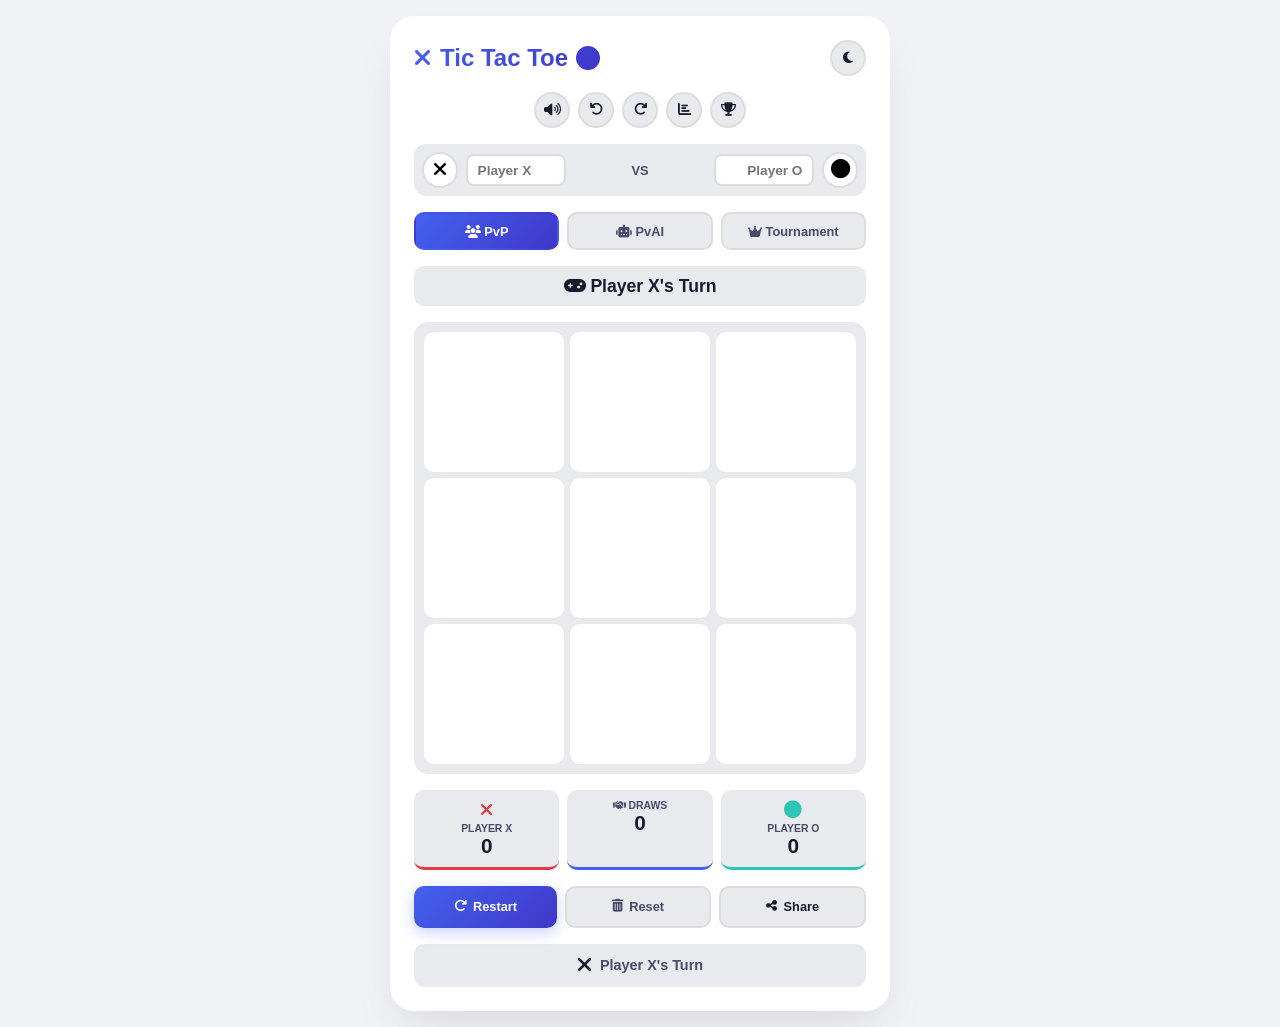
==== index.html @ 4c04a428 "Initial Tic Tac Toe upload" ====
<!DOCTYPE html>
<html lang="en">
<head>
    <meta charset="UTF-8">
    <meta name="viewport" content="width=device-width, initial-scale=1.0">
    <meta name="description" content="Advanced Tic Tac Toe Game">
    <title>Tic Tac Toe</title>
    <link rel="icon" href="data:image/svg+xml,<svg xmlns='http://www.w3.org/2000/svg' viewBox='0 0 100 100'><text y='.9em' font-size='90'>❌</text></svg>">
    <link rel="stylesheet" href="https://cdnjs.cloudflare.com/ajax/libs/font-awesome/6.4.0/css/all.min.css">
    <link rel="stylesheet" href="style.css">
</head>
<body>
    <div class="app-container">
        <header class="game-header">
            <h1 class="game-title">
                <i class="fas fa-times"></i>
                Tic Tac Toe
                <i class="fas fa-circle"></i>
            </h1>
            <button class="theme-toggle" id="themeToggle" aria-label="Toggle theme">
                <i class="fas fa-moon"></i>
            </button>
        </header>

        <div class="top-controls">
            <button class="sound-btn" id="soundToggle" aria-label="Toggle sound">
                <i class="fas fa-volume-up" id="soundIcon"></i>
            </button>
            <button class="icon-btn" id="undoBtn" aria-label="Undo" title="Undo (Z)">
                <i class="fas fa-undo"></i>
            </button>
            <button class="icon-btn" id="redoBtn" aria-label="Redo" title="Redo (Y)">
                <i class="fas fa-redo"></i>
           
            <button class="icon-btn" id="statsBtn" aria-label="Stats" title="Stats">
                <i class="fas fa-chart-bar"></i>
            </button>
            <button class="icon-btn" id="achievementsBtn" aria-label="Achievements" title="Achievements">
                <i class="fas fa-trophy"></i>
            </button>
        </div>

        <section class="player-names">
            <div class="player-name-input">
                <button class="avatar-btn" id="avatarXBtn">
                    <span class="avatar" id="avatarX"><i class="fas fa-times"></i></span>
                </button>
                <input type="text" id="playerXName" placeholder="Player X" maxlength="12">
            </div>
            <div class="vs">VS</div>
            <div class="player-name-input">
                <input type="text" id="playerOName" placeholder="Player O" maxlength="12">
                <button class="avatar-btn" id="avatarOBtn">
                    <span class="avatar" id="avatarO"><i class="fas fa-circle"></i></span>
                </button>
            </div>
        </section>

        <div class="modal" id="avatarModal">
            <div class="modal-content small">
                <h3 class="modal-title"><i class="fas fa-user-circle"></i> Choose Avatar</h3>
                <div class="avatar-grid" id="avatarGrid"></div>
                <button class="modal-btn" id="closeAvatarModal"><i class="fas fa-times"></i> Cancel</button>
            </div>
        </div>

        <section class="mode-selection">
            <div class="mode-buttons">
                <button class="mode-btn active" data-mode="pvp" id="pvpBtn">
                    <i class="fas fa-users"></i> PvP
                </button>
                <button class="mode-btn" data-mode="ai" id="aiBtn">
                    <i class="fas fa-robot"></i> PvAI
                </button>
                <button class="mode-btn" data-mode="tournament" id="tournamentBtn">
                    <i class="fas fa-crown"></i> Tournament
                </button>
            </div>
        </section>

        <section class="tournament-settings" id="tournamentSettings" style="display:none;">
            <div class="tournament-info">
                <span id="tournamentRound"><i class="fas fa-list-ol"></i> Round 1/3</span>
                <span id="tournamentScore"><i class="fas fa-scoreboard"></i> X: 0 - O: 0</span>
            </div>
            <div class="best-of-selector">
                <span>Best of:</span>
                <button class="best-of-btn active" data-best="3">3</button>
                <button class="best-of-btn" data-best="5">5</button>
            </div>
        </section>

        <section class="difficulty-selection" id="difficultySection" style="display:none;">
            <div class="difficulty-buttons">
                <button class="diff-btn" data-difficulty="easy"><i class="fas fa-smile"></i> Easy</button>
                <button class="diff-btn active" data-difficulty="medium"><i class="fas fa-meh"></i> Medium</button>
                <button class="diff-btn" data-difficulty="hard"><i class="fas fa-frown"></i> Hard</button>
            </div>
        </section>

        <div class="game-status" id="gameStatus"><i class="fas fa-gamepad"></i> Player X's Turn</div>

        <main class="game-board-container">
            <div class="game-board" id="gameBoard">
                <button class="cell" data-index="0"></button>
                <button class="cell" data-index="1"></button>
                <button class="cell" data-index="2"></button>
                <button class="cell" data-index="3"></button>
                <button class="cell" data-index="4"></button>
                <button class="cell" data-index="5"></button>
                <button class="cell" data-index="6"></button>
                <button class="cell" data-index="7"></button>
                <button class="cell" data-index="8"></button>
            </div>
            <div class="particles" id="particles"></div>
        </main>

        <section class="scoreboard">
            <div class="score-card x-score">
                <span class="player-icon" id="scoreIconX"><i class="fas fa-times"></i></span>
                <span class="score-label" id="scoreLabelX">Player X</span>
                <span class="score-value" id="xScore">0</span>
            </div>
            <div class="score-card draw-score">
                <span class="score-label"><i class="fas fa-handshake"></i> Draws</span>
                <span class="score-value" id="drawScore">0</span>
            </div>
            <div class="score-card o-score">
                <span class="player-icon" id="scoreIconO"><i class="fas fa-circle"></i></span>
                <span class="score-label" id="scoreLabelO">Player O</span>
                <span class="score-value" id="oScore">0</span>
            </div>
        </section>

        <div class="control-buttons">
            <button class="control-btn restart-btn" id="restartBtn">
                <i class="fas fa-redo"></i> Restart
            </button>
            <button class="control-btn reset-btn" id="resetBtn">
                <i class="fas fa-trash-alt"></i> Reset
            </button>
            <button class="control-btn share-btn" id="shareBtn">
                <i class="fas fa-share-alt"></i> Share
            </button>
        </div>

        <div class="current-player" id="currentPlayerIndicator">
            <span class="current-icon" id="currentPlayerIcon"><i class="fas fa-times"></i></span>
            <span id="currentPlayerText">Player X's Turn</span>
        </div>

        <div class="ai-loading" id="aiLoading">
            <span class="thinking-dots"><span></span><span></span><span></span></span>
        </div>

        <div class="replay-controls" id="replayControls" style="display:none;">
            <button class="icon-btn" id="replayPrev"><i class="fas fa-step-backward"></i></button>
            <button class="icon-btn" id="replayPlay"><i class="fas fa-play"></i></button>
            <button class="icon-btn" id="replayNext"><i class="fas fa-step-forward"></i></button>
            <span id="replayStep"><i class="fas fa-list"></i> Move 0/0</span>
            <button class="icon-btn" id="replayClose"><i class="fas fa-times"></i></button>
        </div>
    </div>

    <div class="modal" id="gameModal">
        <div class="modal-content">
            <div class="modal-icon" id="modalIcon"><i class="fas fa-trophy"></i></div>
            <h2 class="modal-title" id="modalTitle"><i class="fas fa-flag-checkered"></i> Game Over!</h2>
            <p class="modal-message" id="modalMessage">Player X Wins!</p>
            <button class="modal-btn" id="modalBtn"><i class="fas fa-play"></i> Play Again</button>
        </div>
    </div>

    <div class="modal" id="statsModal">
        <div class="modal-content">
            <h2 class="modal-title"><i class="fas fa-chart-bar"></i> Statistics</h2>
            <div class="stats-grid">
                <div class="stat-item">
                    <div class="stat-label"><i class="fas fa-games"></i> Total Games</div>
                    <div class="stat-value" id="statTotal">0</div>
                </div>
                <div class="stat-item">
                    <div class="stat-label"><i class="fas fa-percentage"></i> Win Rate</div>
                    <div class="stat-value" id="statWinRate">0%</div>
                </div>
                <div class="stat-item">
                    <div class="stat-label"><i class="fas fa-fire"></i> Current Streak</div>
                    <div class="stat-value" id="statStreak">0</div>
                </div>
                <div class="stat-item">
                    <div class="stat-label"><i class="fas fa-star"></i> Best Streak</div>
                    <div class="stat-value" id="statBestStreak">0</div>
                </div>
                <div class="stat-item">
                    <div class="stat-label"><i class="fas fa-bolt"></i> Fastest Win</div>
                    <div class="stat-value" id="statFastest">-</div>
                </div>
                <div class="stat-item">
                    <div class="stat-label"><i class="fas fa-check-double"></i> Perfect Games</div>
                    <div class="stat-value" id="statPerfect">0</div>
                </div>
            </div>
            <button class="modal-btn" id="closeStatsModal"><i class="fas fa-times"></i> Close</button>
        </div>
    </div>

    <div class="modal" id="achievementsModal">
        <div class="modal-content">
            <h2 class="modal-title"><i class="fas fa-trophy"></i> Achievements</h2>
            <div class="achievements-list" id="achievementsList"></div>
            <button class="modal-btn" id="closeAchievementsModal"><i class="fas fa-times"></i> Close</button>
        </div>
    </div>

    <div class="achievement-toast" id="achievementToast">
        <i class="fas fa-trophy"></i>
        <span id="achievementText">Achievement Unlocked!</span>
    </div>

    <script src="script.js"></script>
</body>
</html>
---- style.css ----
/* CSS Variables */
:root {
    --bg-primary: #f0f2f5;
    --bg-secondary: #ffffff;
    --bg-tertiary: #e8eaed;
    --text-primary: #1a1a2e;
    --text-secondary: #4a4a6a;
    --accent-primary: #4361ee;
    --accent-secondary: #3f37c9;
    --accent-x: #e63946;
    --accent-o: #2ec4b6;
    --accent-win: #06d6a0;
    --shadow-color: rgba(0, 0, 0, 0.1);
    --border-color: #ddd;
}

[data-theme="dark"] {
    --bg-primary: #0f0f23;
    --bg-secondary: #1a1a2e;
    --bg-tertiary: #16213e;
    --text-primary: #ffffff;
    --text-secondary: #b8b8d1;
    --accent-primary: #7b68ee;
    --accent-secondary: #6a5acd;
    --accent-x: #ff6b6b;
    --accent-o: #4ecdc4;
    --accent-win: #00f5d4;
    --shadow-color: rgba(0, 0, 0, 0.3);
    --border-color: #2a2a4a;
}

[data-theme="high-contrast"] {
    --bg-primary: #000000;
    --bg-secondary: #1a1a1a;
    --bg-tertiary: #2d2d2d;
    --text-primary: #ffffff;
    --text-secondary: #ffff00;
    --accent-primary: #00ff00;
    --accent-secondary: #00cc00;
    --accent-x: #ff0000;
    --accent-o: #00ffff;
    --accent-win: #ffff00;
    --shadow-color: rgba(255, 255, 255, 0.1);
    --border-color: #ffffff;
}

* { margin: 0; padding: 0; box-sizing: border-box; }

.icon-text { font-size: 1rem; line-height: 1; }

html { font-size: 16px; }

body {
    font-family: 'Segoe UI', Arial, sans-serif;
    background: var(--bg-primary);
    color: var(--text-primary);
    min-height: 100vh;
    display: flex;
    justify-content: center;
    align-items: center;
    padding: 1rem;
    transition: background 0.3s, color 0.3s;
}

.app-container {
    width: 100%;
    max-width: 500px;
    background: var(--bg-secondary);
    border-radius: 24px;
    padding: 1.5rem;
    box-shadow: 0 25px 50px -12px var(--shadow-color);
}

.game-header {
    display: flex;
    justify-content: space-between;
    align-items: center;
    margin-bottom: 1rem;
}

.game-title {
    font-size: 1.5rem;
    font-weight: 700;
    background: linear-gradient(135deg, var(--accent-primary), var(--accent-secondary));
    -webkit-background-clip: text;
    -webkit-text-fill-color: transparent;
    display: flex;
    align-items: center;
    gap: 0.5rem;
}

.title-icon:first-child { -webkit-text-fill-color: var(--accent-x); }
.title-icon:last-child { -webkit-text-fill-color: var(--accent-o); }

.theme-toggle, .sound-btn, .icon-btn {
    width: 36px;
    height: 36px;
    border-radius: 50%;
    border: 2px solid var(--border-color);
    background: var(--bg-tertiary);
    color: var(--text-primary);
    cursor: pointer;
    display: flex;
    align-items: center;
    justify-content: center;
    transition: all 0.2s;
}

.theme-toggle:hover, .sound-btn:hover, .icon-btn:hover {
    background: var(--accent-primary);
    color: white;
    border-color: var(--accent-primary);
}

.sound-btn.muted { color: var(--accent-x); }

.top-controls {
    display: flex;
    gap: 0.5rem;
    justify-content: center;
    margin-bottom: 1rem;
}

.player-names {
    display: flex;
    align-items: center;
    justify-content: space-between;
    margin-bottom: 1rem;
    padding: 0.5rem;
    background: var(--bg-tertiary);
    border-radius: 12px;
}

.player-name-input {
    display: flex;
    align-items: center;
    gap: 0.5rem;
    flex: 1;
}

.player-name-input:last-child {
    justify-content: flex-end;
}

.player-name-input input {
    width: 100px;
    padding: 0.4rem 0.6rem;
    border: 2px solid var(--border-color);
    border-radius: 8px;
    background: var(--bg-secondary);
    color: var(--text-primary);
    font-size: 0.85rem;
    font-weight: 600;
    text-align: center;
}

.player-name-input input:focus {
    outline: none;
    border-color: var(--accent-primary);
}

.player-name-input:first-child input { text-align: left; }
.player-name-input:last-child input { text-align: right; }

.avatar-btn {
    width: 36px;
    height: 36px;
    border-radius: 50%;
    border: 2px solid var(--border-color);
    background: var(--bg-secondary);
    cursor: pointer;
    display: flex;
    align-items: center;
    justify-content: center;
    font-size: 1.2rem;
    transition: all 0.2s;
}

.avatar-btn:hover { border-color: var(--accent-primary); }

.avatar { font-weight: 700; }
.avatar.x { color: var(--accent-x); }
.avatar.o { color: var(--accent-o); }

.vs {
    font-weight: 700;
    color: var(--text-secondary);
    font-size: 0.8rem;
    padding: 0 0.5rem;
}

.avatar-grid {
    display: grid;
    grid-template-columns: repeat(4, 1fr);
    gap: 0.75rem;
    margin: 1rem 0;
}

.avatar-option {
    width: 50px;
    height: 50px;
    border-radius: 50%;
    border: 2px solid var(--border-color);
    background: var(--bg-tertiary);
    cursor: pointer;
    display: flex;
    align-items: center;
    justify-content: center;
    font-size: 1.5rem;
    transition: all 0.2s;
}

.avatar-option:hover, .avatar-option.selected {
    border-color: var(--accent-primary);
    background: var(--accent-primary);
    color: white;
}

.mode-selection { margin-bottom: 1rem; }

.mode-buttons {
    display: flex;
    gap: 0.5rem;
}

.mode-btn {
    flex: 1;
    padding: 0.6rem;
    border: 2px solid var(--border-color);
    border-radius: 10px;
    background: var(--bg-tertiary);
    color: var(--text-secondary);
    font-family: inherit;
    font-size: 0.8rem;
    font-weight: 600;
    cursor: pointer;
    transition: all 0.2s;
}

.mode-btn:hover { border-color: var(--accent-primary); color: var(--accent-primary); }

.mode-btn.active {
    background: linear-gradient(135deg, var(--accent-primary), var(--accent-secondary));
    border-color: transparent;
    color: white;
}

.tournament-settings {
    margin-bottom: 1rem;
    padding: 0.75rem;
    background: var(--bg-tertiary);
    border-radius: 10px;
    animation: slideDown 0.3s ease;
}

@keyframes slideDown {
    from { opacity: 0; transform: translateY(-10px); }
    to { opacity: 1; transform: translateY(0); }
}

.tournament-info {
    display: flex;
    justify-content: space-between;
    margin-bottom: 0.5rem;
    font-weight: 600;
    font-size: 0.9rem;
}

.best-of-selector {
    display: flex;
    align-items: center;
    justify-content: center;
    gap: 0.5rem;
    font-size: 0.85rem;
    color: var(--text-secondary);
}

.best-of-btn {
    width: 32px;
    height: 32px;
    border-radius: 8px;
    border: 2px solid var(--border-color);
    background: var(--bg-secondary);
    color: var(--text-primary);
    font-weight: 600;
    cursor: pointer;
    transition: all 0.2s;
}

.best-of-btn.active {
    background: var(--accent-primary);
    border-color: transparent;
    color: white;
}

.difficulty-selection { margin-bottom: 1rem; }

.difficulty-buttons {
    display: flex;
    gap: 0.5rem;
    justify-content: center;
}

.diff-btn {
    padding: 0.5rem 1rem;
    border: 2px solid var(--border-color);
    border-radius: 20px;
    background: var(--bg-tertiary);
    color: var(--text-secondary);
    font-size: 0.75rem;
    font-weight: 600;
    cursor: pointer;
    transition: all 0.2s;
}

.diff-btn:hover { border-color: var(--accent-o); color: var(--accent-o); }

.diff-btn.active {
    background: var(--accent-o);
    border-color: transparent;
    color: white;
}

.game-status {
    text-align: center;
    font-size: 1.1rem;
    font-weight: 600;
    padding: 0.6rem;
    background: var(--bg-tertiary);
    border-radius: 10px;
    margin-bottom: 1rem;
    transition: all 0.3s;
}

.game-status.winner {
    background: linear-gradient(135deg, var(--accent-primary), var(--accent-secondary));
    color: white;
}

.game-status.draw {
    border: 2px solid var(--accent-o);
    color: var(--accent-o);
}

.game-board-container {
    position: relative;
    margin-bottom: 1rem;
}

.game-board {
    display: grid;
    grid-template-columns: repeat(3, 1fr);
    gap: 6px;
    background: var(--bg-tertiary);
    padding: 10px;
    border-radius: 14px;
}

.cell {
    aspect-ratio: 1;
    background: var(--bg-secondary);
    border: none;
    border-radius: 10px;
    font-size: 2.2rem;
    font-weight: 700;
    cursor: pointer;
    transition: all 0.15s ease;
    display: flex;
    align-items: center;
    justify-content: center;
    color: transparent;
}

.cell:hover:not(.x):not(.o) {
    background: var(--bg-primary);
    transform: scale(1.02);
}

.cell.x, .cell.o {
    color: var(--accent-x);
    animation: popIn 0.2s ease;
}

.cell.o { color: var(--accent-o); }

.cell.winner-cell {
    background: var(--accent-win);
    animation: winnerGlow 0.5s ease;
}

.cell.winner-cell.x, .cell.winner-cell.o { color: white; }

@keyframes popIn {
    0% { transform: scale(0); opacity: 0; }
    50% { transform: scale(1.2); }
    100% { transform: scale(1); opacity: 1; }
}

@keyframes winnerGlow {
    0%, 100% { box-shadow: 0 0 0 0 rgba(6, 214, 160, 0.4); }
    50% { box-shadow: 0 0 20px 10px rgba(6, 214, 160, 0.2); }
}

.cell:disabled { cursor: not-allowed; }

.particles {
    position: absolute;
    top: 0;
    left: 0;
    right: 0;
    bottom: 0;
    pointer-events: none;
    overflow: hidden;
}

.particle {
    position: absolute;
    width: 10px;
    height: 10px;
    border-radius: 50%;
    animation: particleFly 1s ease-out forwards;
}

@keyframes particleFly {
    0% { transform: translate(0, 0) scale(1); opacity: 1; }
    100% { transform: translate(var(--tx), var(--ty)) scale(0); opacity: 0; }
}

.scoreboard {
    display: grid;
    grid-template-columns: repeat(3, 1fr);
    gap: 0.5rem;
    margin-bottom: 1rem;
}

.score-card {
    background: var(--bg-tertiary);
    border-radius: 10px;
    padding: 0.6rem;
    text-align: center;
    transition: all 0.2s;
}

.score-card.x-score { border-bottom: 3px solid var(--accent-x); }
.score-card.o-score { border-bottom: 3px solid var(--accent-o); }
.score-card.draw-score { border-bottom: 3px solid var(--accent-primary); }

.player-icon {
    font-size: 1.1rem;
    font-weight: 700;
    display: block;
    margin-bottom: 0.1rem;
}

.score-card.x-score .player-icon { color: var(--accent-x); }
.score-card.o-score .player-icon { color: var(--accent-o); }

.score-label {
    font-size: 0.65rem;
    font-weight: 600;
    color: var(--text-secondary);
    text-transform: uppercase;
    display: block;
}

.score-value {
    font-size: 1.3rem;
    font-weight: 700;
}

.control-buttons {
    display: flex;
    gap: 0.5rem;
    margin-bottom: 1rem;
}

.control-btn {
    flex: 1;
    padding: 0.7rem;
    border: none;
    border-radius: 10px;
    font-family: inherit;
    font-size: 0.8rem;
    font-weight: 600;
    cursor: pointer;
    transition: all 0.2s;
    display: flex;
    align-items: center;
    justify-content: center;
    gap: 0.4rem;
}

.restart-btn {
    background: linear-gradient(135deg, var(--accent-primary), var(--accent-secondary));
    color: white;
    box-shadow: 0 4px 15px rgba(67, 97, 238, 0.3);
}

.restart-btn:hover { transform: translateY(-2px); }

.reset-btn {
    background: var(--bg-tertiary);
    color: var(--text-secondary);
    border: 2px solid var(--border-color);
}

.reset-btn:hover { border-color: var(--accent-x); color: var(--accent-x); }

.share-btn {
    background: var(--bg-tertiary);
    color: var(--text-primary);
    border: 2px solid var(--border-color);
}

.share-btn:hover { border-color: var(--accent-o); color: var(--accent-o); }

.current-player {
    display: flex;
    align-items: center;
    justify-content: center;
    gap: 0.5rem;
    padding: 0.6rem;
    background: var(--bg-tertiary);
    border-radius: 10px;
}

.current-icon {
    font-size: 1.3rem;
    font-weight: 700;
    animation: bounce 1s ease infinite;
}

.current-icon.x { color: var(--accent-x); }
.current-icon.o { color: var(--accent-o); }

@keyframes bounce {
    0%, 100% { transform: translateY(0); }
    50% { transform: translateY(-4px); }
}

#currentPlayerText {
    font-weight: 600;
    font-size: 0.9rem;
    color: var(--text-secondary);
}

.ai-loading {
    display: none;
    justify-content: center;
    padding: 0.5rem;
}

.ai-loading.show { display: flex; }

.thinking-dots {
    display: flex;
    gap: 4px;
}

.thinking-dots span {
    width: 8px;
    height: 8px;
    border-radius: 50%;
    background: var(--accent-o);
    animation: dotPulse 1.4s infinite ease-in-out;
}

.thinking-dots span:nth-child(2) { animation-delay: 0.2s; }
.thinking-dots span:nth-child(3) { animation-delay: 0.4s; }

@keyframes dotPulse {
    0%, 80%, 100% { transform: scale(0.6); opacity: 0.5; }
    40% { transform: scale(1); opacity: 1; }
}

.replay-controls {
    display: none;
    align-items: center;
    justify-content: center;
    gap: 0.5rem;
    padding: 0.6rem;
    background: var(--bg-tertiary);
    border-radius: 10px;
    margin-bottom: 1rem;
}

.replay-controls.show { display: flex; }

#replayStep {
    font-size: 0.8rem;
    color: var(--text-secondary);
    min-width: 60px;
    text-align: center;
}

.modal {
    display: none;
    position: fixed;
    top: 0;
    left: 0;
    right: 0;
    bottom: 0;
    background: rgba(0, 0, 0, 0.6);
    justify-content: center;
    align-items: center;
    z-index: 1000;
    padding: 1rem;
}

.modal.show { display: flex; }

.modal-content {
    background: var(--bg-secondary);
    border-radius: 16px;
    padding: 1.5rem;
    max-width: 400px;
    width: 100%;
    text-align: center;
    animation: modalIn 0.3s ease;
}

.modal-content.small { max-width: 320px; }

@keyframes modalIn {
    from { transform: scale(0.9); opacity: 0; }
    to { transform: scale(1); opacity: 1; }
}

.modal-icon {
    font-size: 3rem;
    margin-bottom: 0.5rem;
}

.modal-title {
    font-size: 1.3rem;
    margin-bottom: 0.5rem;
}

.modal-message {
    color: var(--text-secondary);
    margin-bottom: 1rem;
    font-size: 1rem;
}

.modal-btn {
    padding: 0.7rem 1.5rem;
    border: none;
    border-radius: 10px;
    background: linear-gradient(135deg, var(--accent-primary), var(--accent-secondary));
    color: white;
    font-family: inherit;
    font-size: 0.9rem;
    font-weight: 600;
    cursor: pointer;
    transition: all 0.2s;
}

.modal-btn:hover { transform: translateY(-2px); }

.stats-grid {
    display: grid;
    grid-template-columns: repeat(2, 1fr);
    gap: 0.75rem;
    margin-bottom: 1rem;
}

.stat-item {
    background: var(--bg-tertiary);
    padding: 0.75rem;
    border-radius: 10px;
}

.stat-label {
    font-size: 0.7rem;
    color: var(--text-secondary);
    text-transform: uppercase;
}

.stat-value {
    font-size: 1.3rem;
    font-weight: 700;
}

.achievements-list {
    max-height: 300px;
    overflow-y: auto;
}

.achievement-item {
    display: flex;
    align-items: center;
    gap: 0.75rem;
    padding: 0.75rem;
    background: var(--bg-tertiary);
    border-radius: 10px;
    margin-bottom: 0.5rem;
    transition: all 0.2s;
}

.achievement-item.unlocked {
    border-left: 3px solid var(--accent-win);
}

.achievement-item.locked {
    opacity: 0.5;
}

.achievement-icon {
    font-size: 1.5rem;
    width: 40px;
    text-align: center;
}

.achievement-item.unlocked .achievement-icon { color: var(--accent-win); }

.achievement-info { flex: 1; text-align: left; }

.achievement-name {
    font-weight: 600;
    font-size: 0.85rem;
}

.achievement-desc {
    font-size: 0.7rem;
    color: var(--text-secondary);
}

.achievement-toast {
    position: fixed;
    bottom: 20px;
    left: 50%;
    transform: translateX(-50%) translateY(100px);
    background: linear-gradient(135deg, var(--accent-win), #00c853);
    color: white;
    padding: 1rem 1.5rem;
    border-radius: 12px;
    display: flex;
    align-items: center;
    gap: 0.75rem;
    font-weight: 600;
    box-shadow: 0 10px 30px rgba(0, 0, 0, 0.3);
    z-index: 2000;
    opacity: 0;
    transition: all 0.5s ease;
}

.achievement-toast.show {
    transform: translateX(-50%) translateY(0);
    opacity: 1;
}

@media (max-width: 400px) {
    .app-container { padding: 1rem; }
    .game-title { font-size: 1.3rem; }
    .cell { font-size: 1.8rem; }
    .player-name-input input { width: 80px; font-size: 0.75rem; }
    .mode-btn { font-size: 0.7rem; padding: 0.5rem; }
}

@media (prefers-reduced-motion: reduce) {
    *, *::before, *::after {
        animation-duration: 0.01ms !important;
        transition-duration: 0.01ms !important;
    }
}

button:focus-visible, input:focus-visible {
    outline: 3px solid var(--accent-primary);
    outline-offset: 2px;
}
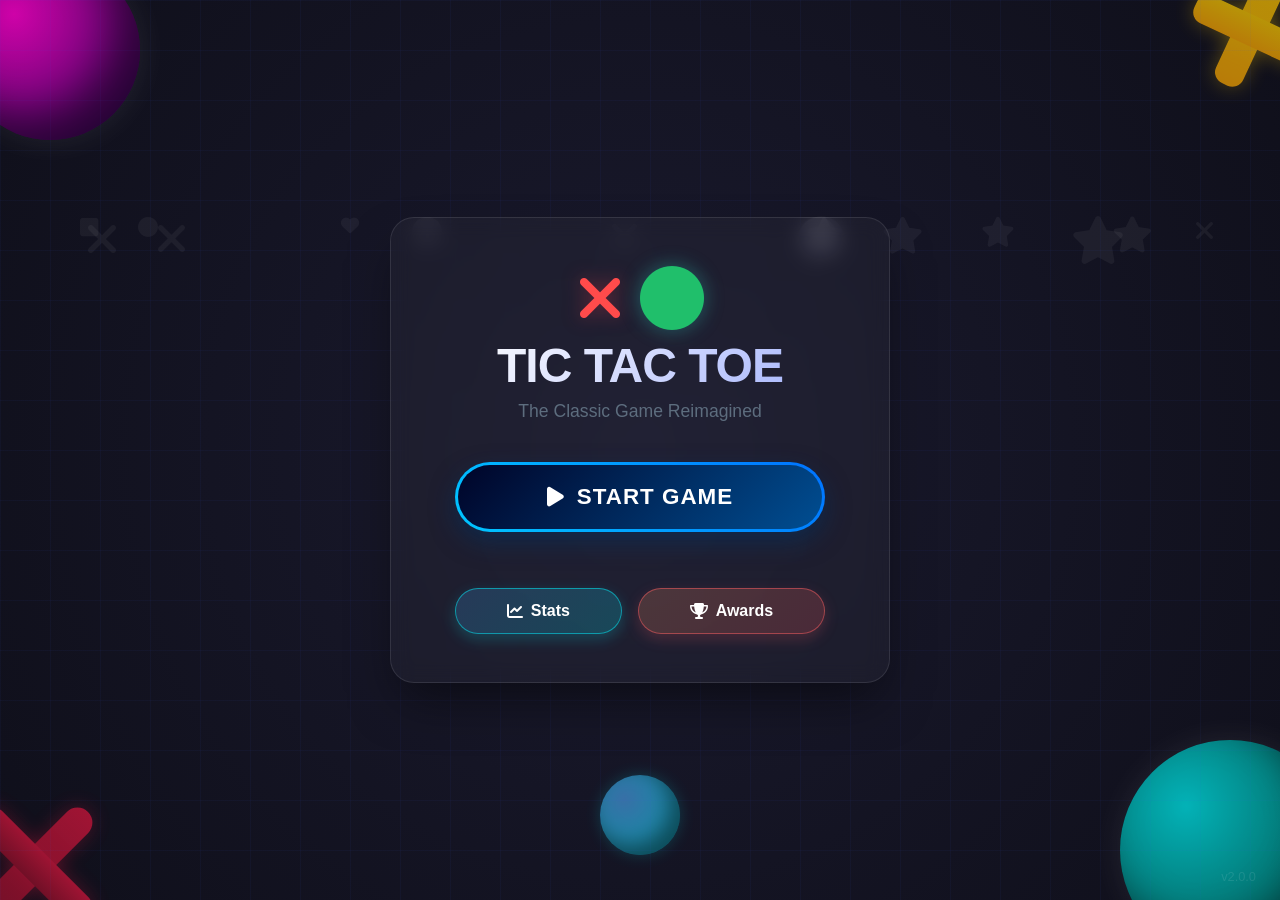
==== commit b6e2301a: "Initial Tic Tac Toe Game" ====
--- a/index.html
+++ b/index.html
@@ -3,220 +3,501 @@
 <head>
     <meta charset="UTF-8">
     <meta name="viewport" content="width=device-width, initial-scale=1.0">
-    <meta name="description" content="Advanced Tic Tac Toe Game">
-    <title>Tic Tac Toe</title>
-    <link rel="icon" href="data:image/svg+xml,<svg xmlns='http://www.w3.org/2000/svg' viewBox='0 0 100 100'><text y='.9em' font-size='90'>❌</text></svg>">
+    <meta name="description" content="Ultimate Tic Tac Toe Experience">
+    <title>Tic Tac Toe - Ultimate</title>
     <link rel="stylesheet" href="https://cdnjs.cloudflare.com/ajax/libs/font-awesome/6.4.0/css/all.min.css">
-    <link rel="stylesheet" href="style.css">
+    <link rel="stylesheet" href="css/style.css">
+    <style>
+        /* Modern Isometric & Neon Styling for Landing Page */
+        html, body {
+            margin: 0;
+            padding: 0;
+            width: 100%;
+            height: 100%;
+            overflow: hidden; /* Strictly prevent scroll */
+        }
+        
+        .landing-container {
+            position: relative;
+            height: 100vh;
+            width: 100vw;
+            display: flex;
+            flex-direction: column;
+            justify-content: center;
+            align-items: center;
+            background: radial-gradient(circle at center, #1a1a2e 0%, #0f0f1a 100%);
+            z-index: 1;
+            overflow: hidden;
+        }
+
+        /* Animated Gradient Spheres */
+        .gradient-sphere {
+            position: absolute;
+            border-radius: 50%;
+            /* Removed heavy blur to make them look like 3D balls */
+            z-index: -1; /* Strictly behind everything */
+            opacity: 0.8;
+            box-shadow: inset -25px -25px 40px rgba(0,0,0,0.5), 0 0 30px rgba(255,255,255,0.1);
+            animation: floatSphere 12s infinite ease-in-out;
+            pointer-events: none; /* Ensure they don't block clicks */
+        }
+
+        .sphere-1 {
+            width: 180px;
+            height: 180px;
+            background: radial-gradient(circle at 30% 30%, #ff00cc, #330066); /* Pink/Purple 3D */
+            top: -40px;
+            left: -40px;
+            animation-delay: 0s;
+        }
+
+        .sphere-2 {
+            width: 220px;
+            height: 220px;
+            background: radial-gradient(circle at 30% 30%, #00dbde, #004d40); /* Teal/Dark Green 3D */
+            bottom: -60px;
+            right: -60px;
+            animation-delay: -6s;
+        }
+
+        .sphere-cross {
+            width: 150px;
+            height: 150px;
+            display: flex;
+            align-items: center;
+            justify-content: center;
+            position: absolute;
+            bottom: -40px; /* Pushed further down into corner */
+            left: -40px;   /* Pushed further left */
+            z-index: -1;
+            opacity: 0.6;
+            transform: rotate(45deg);
+            animation: floatCross 15s infinite ease-in-out;
+            pointer-events: none;
+        }
+        
+        .sphere-cross::before, .sphere-cross::after {
+            content: '';
+            position: absolute;
+            background: linear-gradient(to bottom, #ff1744, #b2102f);
+            border-radius: 15px;
+            box-shadow: 0 0 20px rgba(255, 23, 68, 0.4);
+        }
+
+        .sphere-cross-yellow {
+            width: 120px;
+            height: 120px;
+            display: flex;
+            align-items: center;
+            justify-content: center;
+            position: absolute;
+            top: -30px;   /* Pushed further up into corner */
+            right: -30px; /* Pushed further right */
+            z-index: -1;
+            opacity: 0.7;
+            transform: rotate(25deg);
+            animation: floatCrossRev 18s infinite ease-in-out;
+            pointer-events: none;
+        }
+
+        .sphere-cross-yellow::before, .sphere-cross-yellow::after {
+            content: '';
+            position: absolute;
+            background: linear-gradient(to bottom, #ffcc00, #ffaa00);
+            border-radius: 12px;
+            box-shadow: 0 0 20px rgba(255, 204, 0, 0.4);
+        }
+        
+        .sphere-cross-yellow::before, .sphere-cross::before { width: 30px; height: 100%; }
+        .sphere-cross-yellow::after, .sphere-cross::after { width: 100%; height: 30px; }
+
+        /* Small 3D Animated Circle */
+        .sphere-small-blue {
+            width: 80px;
+            height: 80px;
+            position: absolute;
+            bottom: 5%; /* Moved to very bottom */
+            left: 50%; /* Centered horizontally */
+            transform: translateX(-50%); /* Center alignment */
+            background: radial-gradient(circle at 30% 30%, #4facfe, #00f2fe);
+            border-radius: 50%;
+            z-index: -1;
+            opacity: 0.6;
+            box-shadow: inset -10px -10px 20px rgba(0,0,0,0.5), 0 0 15px rgba(0, 242, 254, 0.3);
+            animation: floatSmall 6s infinite ease-in-out;
+            pointer-events: none;
+        }
+
+        @keyframes floatSphere {
+            0%, 100% { transform: translateY(0) scale(1); }
+            50% { transform: translateY(20px) scale(1.05); }
+        }
+        
+        @keyframes floatSmall {
+            0%, 100% { transform: translateX(-50%) translateY(0) scale(1); }
+            50% { transform: translateX(-50%) translateY(-15px) scale(0.9); }
+        }
+
+        @keyframes floatCross {
+            0%, 100% { transform: rotate(45deg) translateY(0); }
+            50% { transform: rotate(55deg) translateY(-20px); }
+        }
+
+        @keyframes floatCrossRev {
+            0%, 100% { transform: rotate(25deg) translateY(0); }
+            50% { transform: rotate(15deg) translateY(20px); }
+        }
+
+        /* Animated Background Grid */
+        .bg-grid {
+            position: absolute;
+            top: 0;
+            left: 0;
+            width: 100%;
+            height: 100%;
+            background-image: 
+                linear-gradient(rgba(67, 97, 238, 0.1) 1px, transparent 1px),
+                linear-gradient(90deg, rgba(67, 97, 238, 0.1) 1px, transparent 1px);
+            background-size: 50px 50px;
+            perspective: 500px;
+            transform-style: preserve-3d;
+            animation: gridMove 20s linear infinite;
+            z-index: -1;
+            opacity: 0.5;
+        }
+
+        @keyframes gridMove {
+            0% { transform: perspective(500px) rotateX(60deg) translateY(0); }
+            100% { transform: perspective(500px) rotateX(60deg) translateY(50px); }
+        }
+
+        /* Floating Symbols Background */
+        .floating-symbol {
+            position: absolute;
+            font-size: 2rem;
+            color: rgba(255, 255, 255, 0.05);
+            animation: floatSymbol 10s infinite linear;
+            z-index: 0;
+        }
+
+        @keyframes floatSymbol {
+             0% { transform: translateY(110vh) rotate(0deg); opacity: 0; }
+             10% { opacity: 0.2; }
+             90% { opacity: 0.2; }
+             100% { transform: translateY(-10vh) rotate(360deg); opacity: 0; }
+        }
+
+        /* Main Content Card */
+        .hero-card {
+            background: rgba(255, 255, 255, 0.03);
+            backdrop-filter: blur(10px);
+            padding: 3rem 4rem;
+            border-radius: 24px;
+            border: 1px solid rgba(255, 255, 255, 0.1);
+            text-align: center;
+            box-shadow: 0 25px 50px -12px rgba(0, 0, 0, 0.5);
+            animation: cardEntrance 1s ease-out;
+            max-width: 90%;
+            width: 500px;
+            position: relative; /* Ensure stacking context */
+            z-index: 10; /* Keep above background elements */
+        }
+
+        @keyframes cardEntrance {
+            from { transform: translateY(50px); opacity: 0; }
+            to { transform: translateY(0); opacity: 1; }
+        }
+
+        .game-logo {
+            font-size: 4rem;
+            margin-bottom: 0.5rem;
+            display: flex;
+            justify-content: center;
+            gap: 1rem;
+        }
+
+        .logo-x { color: var(--accent-x); text-shadow: 0 0 20px rgba(230, 57, 70, 0.4); animation: pulse 2s infinite; }
+        .logo-o { color: var(--accent-o); text-shadow: 0 0 20px rgba(46, 196, 182, 0.4); animation: pulse 2s infinite 1s; }
+
+        @keyframes pulse {
+            0%, 100% { transform: scale(1); filter: brightness(1); }
+            50% { transform: scale(1.1); filter: brightness(1.3); }
+        }
+
+        .game-title-main {
+            font-size: 3rem;
+            font-weight: 800;
+            background: linear-gradient(135deg, #fff 0%, #a5b4fc 100%);
+            -webkit-background-clip: text;
+            -webkit-text-fill-color: transparent;
+            margin-bottom: 0.5rem;
+            letter-spacing: -1px;
+        }
+
+        .game-subtitle {
+            color: var(--text-secondary);
+            font-size: 1.1rem;
+            margin-bottom: 2.5rem;
+        }
+
+        /* Interactive Play Button */
+        .action-container {
+            position: relative;
+            margin-bottom: 2rem;
+        }
+
+        .cta-btn {
+            background: linear-gradient(135deg, #000428, #004e92) padding-box,
+                        linear-gradient(45deg, #00c6ff, #0072ff) border-box; /* Dark Navy Gradient content, Bright Border */
+            color: white;
+            border: 3px solid transparent; /* Required for gradient border trick */
+            padding: 1.2rem 3.5rem;
+            font-size: 1.4rem;
+            border-radius: 50px;
+            cursor: pointer;
+            font-weight: 700;
+            box-shadow: 0 10px 25px rgba(0, 50, 100, 0.5);
+            transition: all 0.5s;
+            display: flex;
+            align-items: center;
+            justify-content: center;
+            gap: 12px;
+            width: 100%;
+            position: relative;
+            z-index: 2;
+            text-transform: uppercase;
+            letter-spacing: 1px;
+        }
+
+        .cta-btn:hover {
+            background: linear-gradient(135deg, #004e92, #000428) padding-box,
+                        linear-gradient(45deg, #00f2fe, #4facfe) border-box;
+            color: #ffffff;
+            text-decoration: none;
+            transform: translateY(-4px) scale(1.02);
+            box-shadow: 0 15px 35px rgba(0, 100, 200, 0.4), 0 0 20px rgba(0, 198, 255, 0.4);
+        }
+
+        .cta-btn:active {
+            transform: translateY(1px);
+        }
+
+        /* Progress Bar hidden by default */
+        .loader-wrapper {
+            margin-top: 1.5rem;
+            width: 100%;
+            height: 0;
+            opacity: 0;
+            overflow: hidden;
+            transition: all 0.4s ease;
+        }
+        
+        .loader-wrapper.active {
+            height: 40px;
+            opacity: 1;
+        }
+
+        .progress-track {
+            width: 100%;
+            height: 8px;
+            background: rgba(255,255,255,0.1);
+            border-radius: 4px;
+            overflow: hidden;
+            position: relative;
+        }
+
+        .progress-bar {
+            width: 0%;
+            height: 100%;
+            background: linear-gradient(90deg, var(--accent-win), var(--accent-primary));
+            box-shadow: 0 0 10px rgba(6, 214, 160, 0.5);
+            border-radius: 4px;
+            transition: width 0.1s linear;
+        }
+
+        .progress-text {
+            display: flex;
+            justify-content: space-between;
+            font-size: 0.85rem;
+            color: var(--text-secondary);
+            margin-top: 8px;
+            font-weight: 500;
+        }
+
+        /* Footer Menu */
+        .footer-menu {
+            display: flex;
+            justify-content: center;
+            gap: 1rem;
+            margin-top: 2rem;
+            flex-wrap: wrap; /* Allow wrapping on small screens */
+            width: 100%;
+        }
+        
+        .menu-item {
+            text-decoration: none;
+            font-size: 1rem; /* Slightly reduced font size */
+            font-weight: 600;
+            transition: all 0.3s ease;
+            display: flex;
+            align-items: center;
+            justify-content: center; /* Center content */
+            gap: 8px; /* Slightly reduced gap */
+            padding: 0.8rem 1.5rem;
+            border-radius: 50px;
+            color: white;
+            position: relative;
+            overflow: hidden;
+            z-index: 1;
+            white-space: nowrap; /* Prevent text wrapping */
+            flex: 1 1 auto; /* Allow buttons to grow/shrink properly */
+            min-width: 120px; /* Minimum width to ensure text fits */
+            max-width: 200px; /* Maximum width */
+        }
+
+        .btn-stats {
+            background: linear-gradient(135deg, rgba(79, 172, 254, 0.2) 0%, rgba(0, 242, 254, 0.2) 100%);
+            border: 1px solid rgba(0, 242, 254, 0.5);
+            box-shadow: 0 5px 15px rgba(0, 242, 254, 0.2);
+        }
+
+        .btn-awards {
+            background: linear-gradient(135deg, rgba(255, 153, 102, 0.2) 0%, rgba(255, 94, 98, 0.2) 100%);
+            border: 1px solid rgba(255, 94, 98, 0.5);
+            box-shadow: 0 5px 15px rgba(255, 94, 98, 0.2);
+        }
+        
+        .menu-item:hover {
+            transform: translateY(-3px);
+            text-decoration: none;
+            color: white;
+        }
+
+        .btn-stats:hover {
+            background: linear-gradient(135deg, #4facfe 0%, #00f2fe 100%);
+            box-shadow: 0 8px 25px rgba(0, 242, 254, 0.6);
+            border-color: transparent;
+        }
+
+        .btn-awards:hover {
+            background: linear-gradient(135deg, #FF9966 0%, #FF5E62 100%);
+            box-shadow: 0 8px 25px rgba(255, 94, 98, 0.6);
+            border-color: transparent;
+        }
+        
+        .version {
+            position: absolute;
+            bottom: 1rem;
+            right: 1.5rem;
+            color: rgba(255,255,255,0.1);
+            font-size: 0.8rem;
+        }
+    </style>
 </head>
 <body>
-    <div class="app-container">
-        <header class="game-header">
-            <h1 class="game-title">
-                <i class="fas fa-times"></i>
-                Tic Tac Toe
-                <i class="fas fa-circle"></i>
-            </h1>
-            <button class="theme-toggle" id="themeToggle" aria-label="Toggle theme">
-                <i class="fas fa-moon"></i>
-            </button>
-        </header>
-
-        <div class="top-controls">
-            <button class="sound-btn" id="soundToggle" aria-label="Toggle sound">
-                <i class="fas fa-volume-up" id="soundIcon"></i>
-            </button>
-            <button class="icon-btn" id="undoBtn" aria-label="Undo" title="Undo (Z)">
-                <i class="fas fa-undo"></i>
-            </button>
-            <button class="icon-btn" id="redoBtn" aria-label="Redo" title="Redo (Y)">
-                <i class="fas fa-redo"></i>
-           
-            <button class="icon-btn" id="statsBtn" aria-label="Stats" title="Stats">
-                <i class="fas fa-chart-bar"></i>
-            </button>
-            <button class="icon-btn" id="achievementsBtn" aria-label="Achievements" title="Achievements">
-                <i class="fas fa-trophy"></i>
-            </button>
-        </div>
-
-        <section class="player-names">
-            <div class="player-name-input">
-                <button class="avatar-btn" id="avatarXBtn">
-                    <span class="avatar" id="avatarX"><i class="fas fa-times"></i></span>
+
+    <div class="landing-container">
+        <!-- Animated Background Elements: Spheres & Crosses -->
+        <div class="gradient-sphere sphere-1"></div>
+        <div class="gradient-sphere sphere-2"></div>
+        <div class="sphere-cross"></div>
+        <div class="sphere-cross-yellow"></div>
+        <div class="sphere-small-blue"></div>
+
+        <!-- Animated Background Elements -->
+        <div class="bg-grid"></div>
+        <div id="floatingSymbols"></div>
+
+        <div class="hero-card">
+            <div class="game-logo">
+                <i class="fas fa-times logo-x"></i>
+                <i class="fas fa-circle logo-o"></i>
+            </div>
+            
+            <h1 class="game-title-main">TIC TAC TOE</h1>
+            <p class="game-subtitle">The Classic Game Reimagined</p>
+
+            <div class="action-container">
+                <button id="playBtn" class="cta-btn">
+                    <i class="fas fa-play"></i> START GAME
                 </button>
-                <input type="text" id="playerXName" placeholder="Player X" maxlength="12">
+                
+                <div class="loader-wrapper" id="loaderWrapper">
+                    <div class="progress-track">
+                        <div class="progress-bar" id="progressBar"></div>
+                    </div>
+                    <div class="progress-text">
+                        <span>Loading assets...</span>
+                        <span id="progressPercent">0%</span>
+                    </div>
+                </div>
             </div>
-            <div class="vs">VS</div>
-            <div class="player-name-input">
-                <input type="text" id="playerOName" placeholder="Player O" maxlength="12">
-                <button class="avatar-btn" id="avatarOBtn">
-                    <span class="avatar" id="avatarO"><i class="fas fa-circle"></i></span>
-                </button>
-            </div>
-        </section>
-
-        <div class="modal" id="avatarModal">
-            <div class="modal-content small">
-                <h3 class="modal-title"><i class="fas fa-user-circle"></i> Choose Avatar</h3>
-                <div class="avatar-grid" id="avatarGrid"></div>
-                <button class="modal-btn" id="closeAvatarModal"><i class="fas fa-times"></i> Cancel</button>
+
+            <div class="footer-menu">
+                <a href="stats.html" class="menu-item btn-stats"><i class="fas fa-chart-line"></i> Stats</a>
+                <a href="achievements.html" class="menu-item btn-awards"><i class="fas fa-trophy"></i> Awards</a>
             </div>
         </div>
-
-        <section class="mode-selection">
-            <div class="mode-buttons">
-                <button class="mode-btn active" data-mode="pvp" id="pvpBtn">
-                    <i class="fas fa-users"></i> PvP
-                </button>
-                <button class="mode-btn" data-mode="ai" id="aiBtn">
-                    <i class="fas fa-robot"></i> PvAI
-                </button>
-                <button class="mode-btn" data-mode="tournament" id="tournamentBtn">
-                    <i class="fas fa-crown"></i> Tournament
-                </button>
-            </div>
-        </section>
-
-        <section class="tournament-settings" id="tournamentSettings" style="display:none;">
-            <div class="tournament-info">
-                <span id="tournamentRound"><i class="fas fa-list-ol"></i> Round 1/3</span>
-                <span id="tournamentScore"><i class="fas fa-scoreboard"></i> X: 0 - O: 0</span>
-            </div>
-            <div class="best-of-selector">
-                <span>Best of:</span>
-                <button class="best-of-btn active" data-best="3">3</button>
-                <button class="best-of-btn" data-best="5">5</button>
-            </div>
-        </section>
-
-        <section class="difficulty-selection" id="difficultySection" style="display:none;">
-            <div class="difficulty-buttons">
-                <button class="diff-btn" data-difficulty="easy"><i class="fas fa-smile"></i> Easy</button>
-                <button class="diff-btn active" data-difficulty="medium"><i class="fas fa-meh"></i> Medium</button>
-                <button class="diff-btn" data-difficulty="hard"><i class="fas fa-frown"></i> Hard</button>
-            </div>
-        </section>
-
-        <div class="game-status" id="gameStatus"><i class="fas fa-gamepad"></i> Player X's Turn</div>
-
-        <main class="game-board-container">
-            <div class="game-board" id="gameBoard">
-                <button class="cell" data-index="0"></button>
-                <button class="cell" data-index="1"></button>
-                <button class="cell" data-index="2"></button>
-                <button class="cell" data-index="3"></button>
-                <button class="cell" data-index="4"></button>
-                <button class="cell" data-index="5"></button>
-                <button class="cell" data-index="6"></button>
-                <button class="cell" data-index="7"></button>
-                <button class="cell" data-index="8"></button>
-            </div>
-            <div class="particles" id="particles"></div>
-        </main>
-
-        <section class="scoreboard">
-            <div class="score-card x-score">
-                <span class="player-icon" id="scoreIconX"><i class="fas fa-times"></i></span>
-                <span class="score-label" id="scoreLabelX">Player X</span>
-                <span class="score-value" id="xScore">0</span>
-            </div>
-            <div class="score-card draw-score">
-                <span class="score-label"><i class="fas fa-handshake"></i> Draws</span>
-                <span class="score-value" id="drawScore">0</span>
-            </div>
-            <div class="score-card o-score">
-                <span class="player-icon" id="scoreIconO"><i class="fas fa-circle"></i></span>
-                <span class="score-label" id="scoreLabelO">Player O</span>
-                <span class="score-value" id="oScore">0</span>
-            </div>
-        </section>
-
-        <div class="control-buttons">
-            <button class="control-btn restart-btn" id="restartBtn">
-                <i class="fas fa-redo"></i> Restart
-            </button>
-            <button class="control-btn reset-btn" id="resetBtn">
-                <i class="fas fa-trash-alt"></i> Reset
-            </button>
-            <button class="control-btn share-btn" id="shareBtn">
-                <i class="fas fa-share-alt"></i> Share
-            </button>
-        </div>
-
-        <div class="current-player" id="currentPlayerIndicator">
-            <span class="current-icon" id="currentPlayerIcon"><i class="fas fa-times"></i></span>
-            <span id="currentPlayerText">Player X's Turn</span>
-        </div>
-
-        <div class="ai-loading" id="aiLoading">
-            <span class="thinking-dots"><span></span><span></span><span></span></span>
-        </div>
-
-        <div class="replay-controls" id="replayControls" style="display:none;">
-            <button class="icon-btn" id="replayPrev"><i class="fas fa-step-backward"></i></button>
-            <button class="icon-btn" id="replayPlay"><i class="fas fa-play"></i></button>
-            <button class="icon-btn" id="replayNext"><i class="fas fa-step-forward"></i></button>
-            <span id="replayStep"><i class="fas fa-list"></i> Move 0/0</span>
-            <button class="icon-btn" id="replayClose"><i class="fas fa-times"></i></button>
-        </div>
+        
+        <div class="version">v2.0.0</div>
     </div>
 
-    <div class="modal" id="gameModal">
-        <div class="modal-content">
-            <div class="modal-icon" id="modalIcon"><i class="fas fa-trophy"></i></div>
-            <h2 class="modal-title" id="modalTitle"><i class="fas fa-flag-checkered"></i> Game Over!</h2>
-            <p class="modal-message" id="modalMessage">Player X Wins!</p>
-            <button class="modal-btn" id="modalBtn"><i class="fas fa-play"></i> Play Again</button>
-        </div>
-    </div>
-
-    <div class="modal" id="statsModal">
-        <div class="modal-content">
-            <h2 class="modal-title"><i class="fas fa-chart-bar"></i> Statistics</h2>
-            <div class="stats-grid">
-                <div class="stat-item">
-                    <div class="stat-label"><i class="fas fa-games"></i> Total Games</div>
-                    <div class="stat-value" id="statTotal">0</div>
-                </div>
-                <div class="stat-item">
-                    <div class="stat-label"><i class="fas fa-percentage"></i> Win Rate</div>
-                    <div class="stat-value" id="statWinRate">0%</div>
-                </div>
-                <div class="stat-item">
-                    <div class="stat-label"><i class="fas fa-fire"></i> Current Streak</div>
-                    <div class="stat-value" id="statStreak">0</div>
-                </div>
-                <div class="stat-item">
-                    <div class="stat-label"><i class="fas fa-star"></i> Best Streak</div>
-                    <div class="stat-value" id="statBestStreak">0</div>
-                </div>
-                <div class="stat-item">
-                    <div class="stat-label"><i class="fas fa-bolt"></i> Fastest Win</div>
-                    <div class="stat-value" id="statFastest">-</div>
-                </div>
-                <div class="stat-item">
-                    <div class="stat-label"><i class="fas fa-check-double"></i> Perfect Games</div>
-                    <div class="stat-value" id="statPerfect">0</div>
-                </div>
-            </div>
-            <button class="modal-btn" id="closeStatsModal"><i class="fas fa-times"></i> Close</button>
-        </div>
-    </div>
-
-    <div class="modal" id="achievementsModal">
-        <div class="modal-content">
-            <h2 class="modal-title"><i class="fas fa-trophy"></i> Achievements</h2>
-            <div class="achievements-list" id="achievementsList"></div>
-            <button class="modal-btn" id="closeAchievementsModal"><i class="fas fa-times"></i> Close</button>
-        </div>
-    </div>
-
-    <div class="achievement-toast" id="achievementToast">
-        <i class="fas fa-trophy"></i>
-        <span id="achievementText">Achievement Unlocked!</span>
-    </div>
-
-    <script src="script.js"></script>
+    <script src="js/theme.js"></script>
+    <script>
+        // Generate Floating Symbols
+        const symbolsContainer = document.getElementById('floatingSymbols');
+        const symbols = ['fa-times', 'fa-circle', 'fa-square', 'fa-star', 'fa-heart'];
+        
+        for(let i=0; i<15; i++) {
+            const sym = document.createElement('i');
+            sym.className = `fas ${symbols[Math.floor(Math.random() * symbols.length)]} floating-symbol`;
+            sym.style.left = `${Math.random() * 100}%`;
+            sym.style.animationDuration = `${Math.random() * 10 + 10}s`; // 10-20s
+            sym.style.animationDelay = `${Math.random() * 5}s`;
+            sym.style.fontSize = `${Math.random() * 2 + 1}rem`;
+            symbolsContainer.appendChild(sym);
+        }
+
+        // Logic for Play Button
+        const playBtn = document.getElementById('playBtn');
+        const loaderWrapper = document.getElementById('loaderWrapper');
+        const progressBar = document.getElementById('progressBar');
+        const progressPercent = document.getElementById('progressPercent');
+
+        playBtn.addEventListener('click', () => {
+             // 1. Change UI state
+             playBtn.style.transform = 'scale(0.95)';
+             playBtn.style.opacity = '0.5';
+             playBtn.style.pointerEvents = 'none';
+             playBtn.innerHTML = '<i class="fas fa-spinner fa-spin"></i> INITIALIZING...';
+             
+             loaderWrapper.classList.add('active');
+
+             // 2. Run Progress Logic (0-100% in 5s)
+             let progress = 0;
+             const duration = 5000;
+             const stepTime = 50;
+             const steps = duration / stepTime; // 100 steps
+             const increment = 100 / steps; 
+
+             const timer = setInterval(() => {
+                 progress += increment;
+                 if(progress >= 100) {
+                     progress = 100;
+                     clearInterval(timer);
+                     progressBar.style.width = '100%';
+                     progressPercent.textContent = '100%';
+                     
+                     // 3. Redirect
+                     setTimeout(() => {
+                         window.location.href = 'setup.html';
+                     }, 400);
+                 } else {
+                     progressBar.style.width = `${progress}%`;
+                     progressPercent.textContent = `${Math.round(progress)}%`;
+                 }
+             }, stepTime);
+        });
+    </script>
 </body>
 </html>
--- a/css/style.css
+++ b/css/style.css
@@ -0,0 +1,1074 @@
+/* CSS Variables & Theme Engine */
+:root {
+    /* 1. Light Premium (Updated) - Clean, Modern, Gradient Accents */
+    --bg-primary: #f4f6f9; /* Soft gray-white solid for clean look */
+    --bg-secondary: #ffffff;
+    --bg-tertiary: #eef2f5;
+    
+    --text-primary: #1a1a2e; /* Dark Navy-Black for high contrast */
+    --text-secondary: #5d6d7e;
+    
+    /* Solid Colors for Fallbacks */
+    --accent-primary: #1e90ff; 
+    --accent-secondary: #7b3fe4;
+    
+    /* Premium Gradient Definitions */
+    --accent-grad-primary: linear-gradient(135deg, #1e90ff 0%, #7b3fe4 100%); /* Blue to Purple */
+    --accent-grad-x: linear-gradient(135deg, #ff4b4b 0%, #ff9068 100%); /* Red to Orange */
+    --accent-grad-o: linear-gradient(135deg, #43e97b 0%, #38f9d7 100%); /* Green to Teal */
+    --accent-grad-win: linear-gradient(135deg, #4facfe 0%, #00f2fe 100%);
+    
+    --accent-x: #ff4b4b;          
+    --accent-o: #20bf6b;          
+    --accent-win: #20bf6b;
+    
+    --shadow-color: rgba(30, 144, 255, 0.15); /* Soft Blue Shadow */
+    --border-color: #e1e4e8;
+    --card-glow: 0 10px 30px -5px rgba(30, 144, 255, 0.1);
+    --btn-hover-transform: translateY(-2px);
+    --font-heading: 'Segoe UI', sans-serif;
+    --border-width: 1px;
+    backdrop-filter: none;
+}
+
+/* 2. Dark Premium - Toxic Neon Gaming Theme (Updated with Gradient) */
+body.dark {
+    --bg-primary: #000000;
+    --bg-secondary: #050505;
+    --bg-tertiary: #0a0a0a;
+    --text-primary: #e0ffe0;  /* Subtle pale green tint */
+    --text-secondary: #80b380;
+    
+    --accent-primary: #00ff66;    /* Neon Green */
+    --accent-secondary: #008f39;  /* Deep Green */
+    
+    --accent-x: #ff4b4b;          /* Bright Red */
+    --accent-o: #00ff88;          /* Bright Green */
+    --accent-win: #00ff88;
+    
+    /* Strong Neon Green Gradients */
+    --accent-grad-primary: linear-gradient(135deg, #00ff66 0%, #008f39 100%);
+    --accent-grad-x: linear-gradient(135deg, #ff4b4b 0%, #cc0000 100%);
+    --accent-grad-o: linear-gradient(135deg, #00ff66 0%, #008f39 100%);
+    --accent-grad-win: linear-gradient(135deg, #00ff66 0%, #008f39 100%);
+    
+    --shadow-color: rgba(0, 255, 102, 0.4);
+    --border-color: #00ff66; /* Matching Green Border */
+    --card-glow: 0 0 15px rgba(0, 255, 102, 0.3), inset 0 0 0 1px rgba(0, 255, 102, 0.6);
+    --btn-hover-transform: scale(1.02);
+    --border-width: 1px; /* Explicitly 1px */
+}
+
+/* 3. Neon Pulse (Mapped to Cyberpunk) - Futuristic, glowing, high energy */
+/* 3. Neon Pulse (Mapped to Cyberpunk) - Futuristic, glowing, high energy */
+body.cyberpunk {
+    --bg-primary: #050505;
+    --bg-secondary: #0a0a0a;
+    --bg-tertiary: #141414;
+    --text-primary: #ffffff;
+    --text-secondary: #b3b3b3;
+    --accent-primary: #d900ff;    /* Neon Purple */
+    --accent-secondary: #00eaff;  /* Cyan */
+    --accent-x: #ff0055;          /* Neon Red */
+    --accent-o: #00ff99;          /* Neon Green */
+    --accent-win: #00ff99;
+    
+    --accent-grad-primary: linear-gradient(135deg, #d900ff 0%, #00eaff 100%);
+    --accent-grad-x: linear-gradient(135deg, #ff0055 0%, #ff0099 100%);
+    --accent-grad-o: linear-gradient(135deg, #00ff99 0%, #00f2fe 100%);
+    --accent-grad-win: linear-gradient(135deg, #00ff99 0%, #00f2fe 100%);
+    
+    --shadow-color: rgba(217, 0, 255, 0.25);
+    --border-color: #333;
+    --card-glow: 0 0 15px rgba(217, 0, 255, 0.15), inset 0 0 0 1px rgba(217, 0, 255, 0.3);
+    --btn-hover-transform: scale(1.02);
+}
+
+/* 4. Royal Gold (Mapped to Ocean) - Luxury, deep navy with Gold Gradients */
+body.ocean {
+    --bg-primary: #0a192f;        
+    --bg-secondary: #0d213d;      
+    --bg-tertiary: #172a46;
+    --text-primary: #e6f1ff;
+    --text-secondary: #8892b0;
+    
+    --accent-primary: #ffd700;    /* Gold */
+    --accent-secondary: #b8860b;  /* Dark Goldenrod */
+    
+    --accent-x: #ff6b6b;          /* Coral */
+    --accent-o: #64ffda;          /* Teal */
+    --accent-win: #ffd700;
+    
+    /* Rich Gold Gradients */
+    --accent-grad-primary: linear-gradient(135deg, #ffd700 0%, #b8860b 100%);
+    --accent-grad-x: linear-gradient(135deg, #ff6b6b 0%, #ee5253 100%);
+    --accent-grad-o: linear-gradient(135deg, #64ffda 0%, #1dd1a1 100%);
+    --accent-grad-win: linear-gradient(135deg, #ffd700 0%, #b8860b 100%);
+    
+    --shadow-color: rgba(212, 175, 55, 0.15); /* Soft Gold Shadow */
+    --border-color: #ffd700;      /* Gold Borders */
+    --card-glow: 0 0 15px rgba(255, 215, 0, 0.15), inset 0 0 0 1px rgba(255, 215, 0, 0.3);
+    --btn-hover-transform: translateY(-2px);
+    --border-width: 1px;
+}
+
+/* 5. Midnight Gradient (Replaces Pink) - Deep Dark Blue Premium */
+body.gradient {
+    --bg-primary: linear-gradient(135deg, #0f2027 0%, #203a43 50%, #2c5364 100%); /* Deep Blue Night Sky */
+    --bg-secondary: rgba(15, 32, 39, 0.85); /* Dark Glass */
+    --bg-tertiary: rgba(44, 83, 100, 0.5);
+    
+    --text-primary: #ffffff;
+    --text-secondary: #b2bec3;
+    
+    /* Dark Blue Accent Base */
+    --accent-primary: #004e92;    
+    --accent-secondary: #000428; 
+    
+    --accent-x: #00d2ff;          /* Bright Blue X */
+    --accent-o: #3a7bd5;          /* Soft Blue O */
+    --accent-win: #00d2ff;
+    
+    /* Premium Blue Gradients */
+    --accent-grad-primary: linear-gradient(135deg, #004e92 0%, #000428 100%);
+    --accent-grad-x: linear-gradient(135deg, #00d2ff 0%, #3a7bd5 100%);
+    --accent-grad-o: linear-gradient(135deg, #3a7bd5 0%, #00d2ff 100%);
+    --accent-grad-win: linear-gradient(135deg, #00d2ff 0%, #3a7bd5 100%);
+    
+    --shadow-color: rgba(0, 0, 0, 0.6);
+    --border-color: rgba(255, 255, 255, 0.15);
+    --card-glow: 0 0 25px rgba(0, 210, 255, 0.15);
+    --btn-hover-transform: translateY(-2px);
+    --border-width: 1px;
+    backdrop-filter: blur(8px);
+}
+
+/* Ensure Light Theme is explicit */
+body.light {
+     /* Inherits :root defaults */
+}
+
+* { margin: 0; padding: 0; box-sizing: border-box; }
+
+.icon-text { font-size: 1rem; line-height: 1; }
+
+html { font-size: 16px; }
+
+body {
+    font-family: 'Segoe UI', Arial, sans-serif;
+    background: var(--bg-primary);
+    color: var(--text-primary);
+    min-height: 100vh;
+    display: flex;
+    justify-content: center;
+    align-items: center;
+    padding: 1rem;
+    transition: background 0.3s, color 0.3s;
+}
+
+.app-container {
+    width: 100%;
+    max-width: 500px;
+    background: var(--bg-secondary);
+    border-radius: 24px;
+    padding: 1.5rem;
+    box-shadow: 0 25px 50px -12px var(--shadow-color);
+    position: relative; /* For sub-pages */
+    border: 1px solid var(--border-color); /* Added for theme adaptation */
+    box-shadow: 0 10px 30px -10px var(--shadow-color), var(--card-glow); /* Enhanced shadow system */
+    transition: all 0.3s cubic-bezier(0.4, 0, 0.2, 1); /* Smooth theme transition */
+}
+
+.game-header {
+    display: flex;
+    justify-content: space-between;
+    align-items: center;
+    margin-bottom: 1rem;
+}
+
+.game-title {
+    font-size: 1.5rem;
+    font-weight: 700;
+    background: var(--accent-grad-primary);
+    -webkit-background-clip: text;
+    -webkit-text-fill-color: transparent;
+    display: flex;
+    align-items: center;
+    gap: 0.5rem;
+    cursor: pointer;
+    text-decoration: none;
+}
+
+.title-icon:first-child { 
+    background: var(--accent-grad-x);
+    -webkit-background-clip: text;
+    -webkit-text-fill-color: transparent; 
+}
+
+.title-icon:last-child { 
+    background: var(--accent-grad-o);
+    -webkit-background-clip: text;
+    -webkit-text-fill-color: transparent; 
+}
+
+
+/* Theme Picker Dropdown Logic */
+.theme-wrapper {
+    position: relative;
+    display: inline-block;
+}
+
+.theme-dropdown {
+    position: absolute;
+    top: 45px;
+    right: 0;
+    background: var(--bg-tertiary);
+    border: 1px solid var(--border-color);
+    border-radius: 12px;
+    padding: 0.5rem;
+    box-shadow: 0 5px 15px var(--shadow-color);
+    min-width: 150px;
+    opacity: 0;
+    transform: translateY(-10px);
+    pointer-events: none;
+    transition: all 0.2s ease;
+    z-index: 100;
+}
+
+.theme-dropdown.active {
+    opacity: 1;
+    transform: translateY(0);
+    pointer-events: all;
+}
+
+.theme-option {
+    display: flex;
+    align-items: center;
+    gap: 10px;
+    padding: 0.6rem 1rem;
+    cursor: pointer;
+    border-radius: 8px;
+    color: var(--text-primary);
+    transition: background 0.2s;
+    font-size: 0.9rem;
+}
+
+.theme-option:hover {
+    background: var(--bg-primary);
+    color: var(--accent-primary);
+}
+
+.theme-option.selected {
+    background: var(--accent-primary);
+    color: white;
+}
+
+.theme-toggle, .sound-btn, .icon-btn, .nav-btn {
+    width: 36px;
+    height: 36px;
+    border-radius: 50%;
+    border: var(--border-width, 2px) solid var(--border-color);
+    background: var(--bg-tertiary);
+    color: var(--text-primary);
+    cursor: pointer;
+    display: flex;
+    align-items: center;
+    justify-content: center;
+    transition: all 0.2s;
+    text-decoration: none;
+}
+
+.theme-toggle:hover, .sound-btn:hover, .icon-btn:hover, .nav-btn:hover {
+    background: var(--accent-primary);
+    color: white;
+    border-color: var(--accent-primary);
+}
+
+.sound-btn.muted { color: var(--accent-x); }
+
+.top-controls {
+    display: flex;
+    gap: 0.5rem;
+    justify-content: center;
+    margin-bottom: 1rem;
+}
+
+.player-names {
+    display: flex;
+    align-items: center;
+    justify-content: space-between;
+    margin-bottom: 1rem;
+    padding: 0.5rem;
+    background: var(--bg-tertiary);
+    border-radius: 12px;
+}
+
+.player-name-input {
+    display: flex;
+    align-items: center;
+    gap: 0.5rem;
+    flex: 1;
+}
+
+.player-name-input:last-child {
+    justify-content: flex-end;
+}
+
+.player-name-input input {
+    width: 100px;
+    padding: 0.4rem 0.6rem;
+    border: var(--border-width, 2px) solid var(--border-color);
+    border-radius: 8px;
+    background: var(--bg-secondary);
+    color: var(--text-primary);
+    font-size: 0.85rem;
+    font-weight: 600;
+    text-align: center;
+}
+
+.player-name-input input:focus {
+    outline: none;
+    border-color: var(--accent-primary);
+}
+
+.player-name-input:first-child input { text-align: left; }
+.player-name-input:last-child input { text-align: right; }
+
+.avatar-btn {
+    width: 36px;
+    height: 36px;
+    border-radius: 50%;
+    border: var(--border-width, 2px) solid var(--border-color);
+    background: var(--bg-secondary);
+    cursor: pointer;
+    display: flex;
+    align-items: center;
+    justify-content: center;
+    font-size: 1.2rem;
+    transition: all 0.2s;
+}
+
+.avatar-btn:hover { border-color: var(--accent-primary); }
+
+.avatar { font-weight: 700; }
+.avatar.x { color: var(--accent-x); }
+.avatar.o { color: var(--accent-o); }
+
+.vs {
+    font-weight: 700;
+    color: var(--text-secondary);
+    font-size: 0.8rem;
+    padding: 0 0.5rem;
+}
+
+.avatar-grid {
+    display: grid;
+    grid-template-columns: repeat(4, 1fr);
+    gap: 0.75rem;
+    margin: 1rem 0;
+}
+
+.avatar-option {
+    width: 50px;
+    height: 50px;
+    border-radius: 50%;
+    border: var(--border-width, 2px) solid var(--border-color);
+    background: var(--bg-tertiary);
+    cursor: pointer;
+    display: flex;
+    align-items: center;
+    justify-content: center;
+    font-size: 1.5rem;
+    transition: all 0.2s;
+}
+
+.avatar-option:hover, .avatar-option.selected {
+    border-color: var(--accent-primary);
+    background: var(--accent-primary);
+    color: white;
+}
+
+.mode-selection { margin-bottom: 1rem; }
+
+.mode-buttons {
+    display: flex;
+    flex-direction: column;
+    gap: 0.5rem;
+}
+
+.mode-btn {
+    flex: 1;
+    padding: 1rem;
+    border: var(--border-width, 2px) solid var(--border-color);
+    border-radius: 12px;
+    background: var(--bg-tertiary);
+    color: var(--text-secondary);
+    font-family: inherit;
+    font-size: 1rem;
+    font-weight: 600;
+    cursor: pointer;
+    transition: all 0.2s;
+    display: flex;
+    align-items: center;
+    gap: 1rem;
+    justify-content: center;
+    text-decoration: none;
+}
+
+.mode-btn i {
+    font-size: 1.2rem;
+}
+
+.mode-btn:hover { 
+    border-color: var(--accent-primary); 
+    /* color: var(--accent-primary); Removed text color change on hover which interferes with active state */
+    transform: var(--btn-hover-transform); 
+    box-shadow: 0 4px 12px var(--shadow-color), var(--card-glow); 
+}
+
+.mode-btn.active {
+    background: var(--accent-grad-primary);
+    border-color: transparent;
+    color: white;
+    box-shadow: 0 5px 15px var(--shadow-color), var(--card-glow);
+}
+
+.tournament-settings {
+    margin-bottom: 1rem;
+    padding: 0.75rem;
+    background: var(--bg-tertiary);
+    border-radius: 10px;
+    animation: slideDown 0.3s ease;
+}
+
+@keyframes slideDown {
+    from { opacity: 0; transform: translateY(-10px); }
+    to { opacity: 1; transform: translateY(0); }
+}
+
+.tournament-info {
+    display: flex;
+    justify-content: space-between;
+    margin-bottom: 0.5rem;
+    font-weight: 600;
+    font-size: 0.9rem;
+}
+
+.best-of-selector {
+    display: flex;
+    align-items: center;
+    justify-content: center;
+    gap: 0.5rem;
+    font-size: 0.85rem;
+    color: var(--text-secondary);
+}
+
+.best-of-btn {
+    width: 32px;
+    height: 32px;
+    border-radius: 8px;
+    border: var(--border-width, 2px) solid var(--border-color);
+    background: var(--bg-secondary);
+    color: var(--text-primary);
+    font-weight: 600;
+    cursor: pointer;
+    transition: all 0.2s;
+}
+
+.best-of-btn.active {
+    background: var(--accent-primary);
+    border-color: transparent;
+    color: white;
+}
+
+.difficulty-selection { margin-bottom: 1rem; }
+
+.difficulty-buttons {
+    display: flex;
+    gap: 0.5rem;
+}
+
+.diff-btn {
+    flex: 1;
+    padding: 0.6rem;
+    border: var(--border-width, 2px) solid var(--border-color);
+    border-radius: 8px;
+    background: var(--bg-tertiary);
+    color: var(--text-secondary);
+    font-weight: 600;
+    cursor: pointer;
+    transition: all 0.2s;
+}
+
+.diff-btn:hover { border-color: var(--accent-primary); color: var(--accent-primary); }
+
+.diff-btn.active {
+    background: var(--accent-primary);
+    border-color: transparent;
+    color: white;
+}
+
+.game-status {
+    text-align: center;
+    font-size: 1.2rem;
+    font-weight: 700;
+    margin-bottom: 1rem;
+    padding: 0.5rem;
+    border-radius: 8px;
+    transition: all 0.3s;
+}
+
+.game-status.winner {
+    background: var(--accent-grad-win, var(--accent-grad-primary));
+    color: white;
+    box-shadow: 0 4px 15px rgba(0,0,0,0.1);
+}
+
+.game-status.draw {
+    background: rgba(255, 209, 102, 0.1);
+    color: #ffd166;
+}
+
+.game-board-container {
+    position: relative;
+    margin-bottom: 1rem;
+}
+
+.game-board {
+    display: grid;
+    grid-template-columns: repeat(3, 1fr);
+    grid-gap: 10px;
+    margin: 0 auto;
+    max-width: 300px;
+}
+
+.cell {
+    aspect-ratio: 1;
+    background: var(--bg-tertiary);
+    border-radius: 12px;
+    border: none;
+    font-size: 2.5rem;
+    display: flex;
+    align-items: center;
+    justify-content: center;
+    cursor: pointer;
+    transition: all 0.2s cubic-bezier(0.4, 0, 0.2, 1);
+    box-shadow: inset 0 2px 4px rgba(0,0,0,0.1), var(--card-glow);
+    color: var(--text-primary);
+    position: relative;
+    overflow: hidden;
+}
+
+.cell::after {
+    content: '';
+    position: absolute;
+    top: 0; left: 0; right: 0; bottom: 0;
+    box-shadow: inset 0 0 0 var(--border-width, 2px) var(--border-color);
+    border-radius: 12px;
+    opacity: 0.5;
+    pointer-events: none;
+    transition: all 0.3s;
+}
+
+.cell:hover {
+    background: var(--bg-secondary);
+    transform: scale(0.98);
+    box-shadow: 0 0 15px var(--accent-primary), inset 0 0 0 var(--border-width, 2px) var(--accent-primary);
+    z-index: 1;
+}
+
+.cell:hover::after { opacity: 0; }
+
+.cell.x { 
+    color: var(--accent-x);
+    text-shadow: 0 0 10px var(--accent-x);
+}
+
+.cell.o { 
+    color: var(--accent-o);
+    text-shadow: 0 0 10px var(--accent-o);
+}
+.cell.winner-cell { 
+    background: var(--accent-win); 
+    color: white;
+    animation: pulse 1s infinite;
+}
+
+@keyframes pulse {
+    0% { transform: scale(1); }
+    50% { transform: scale(1.05); }
+    100% { transform: scale(1); }
+}
+
+.scoreboard {
+    display: flex;
+    justify-content: space-between;
+    margin-bottom: 1rem;
+    gap: 0.5rem;
+}
+
+.score-card {
+    flex: 1;
+    display: flex;
+    flex-direction: column;
+    align-items: center;
+    padding: 0.5rem;
+    background: var(--bg-tertiary);
+    border-radius: 10px;
+}
+
+.score-label {
+    font-size: 0.8rem;
+    font-weight: 600;
+    margin-bottom: 0.2rem;
+    white-space: nowrap;
+    overflow: hidden;
+    text-overflow: ellipsis;
+    max-width: 80px;
+}
+
+.score-value {
+    font-size: 1.2rem;
+    font-weight: 700;
+}
+
+.x-score { border-bottom: 3px solid var(--accent-x); }
+.o-score { border-bottom: 3px solid var(--accent-o); }
+.draw-score { border-bottom: 3px solid var(--text-secondary); }
+
+.control-buttons {
+    display: flex;
+    gap: 0.5rem;
+    margin-bottom: 1rem;
+}
+
+.control-btn {
+    flex: 1;
+    padding: 0.8rem;
+    border: none;
+    border-radius: 10px;
+    font-weight: 600;
+    cursor: pointer;
+    transition: all 0.2s;
+    display: flex;
+    align-items: center;
+    justify-content: center;
+    gap: 0.5rem;
+}
+
+.restart-btn { background: var(--accent-grad-primary); color: white; }
+.reset-btn { background: var(--bg-tertiary); color: var(--text-secondary); }
+.share-btn { background: var(--bg-tertiary); color: var(--text-secondary); }
+
+.restart-btn:hover { filter: brightness(1.1); }
+.reset-btn:hover, .share-btn:hover { background: #e0e0e0; color: var(--text-primary); }
+
+.current-player {
+    display: flex;
+    align-items: center;
+    justify-content: center;
+    gap: 0.5rem;
+    font-weight: 600;
+    color: var(--text-secondary);
+}
+
+.ai-loading {
+    position: absolute;
+    top: 50%;
+    left: 50%;
+    transform: translate(-50%, -50%);
+    background: rgba(0, 0, 0, 0.7);
+    color: white;
+    padding: 1rem;
+    border-radius: 50px;
+    display: none;
+    backdrop-filter: blur(5px);
+    z-index: 10;
+}
+
+.ai-loading.show { display: block; }
+
+.thinking-dots span {
+    display: inline-block;
+    width: 8px;
+    height: 8px;
+    background: white;
+    border-radius: 50%;
+    animation: bounce 1.4s infinite ease-in-out both;
+    margin: 0 2px;
+}
+
+.thinking-dots span:nth-child(1) { animation-delay: -0.32s; }
+.thinking-dots span:nth-child(2) { animation-delay: -0.16s; }
+
+@keyframes bounce {
+    0%, 80%, 100% { transform: scale(0); }
+    40% { transform: scale(1); }
+}
+
+.replay-controls {
+    display: flex;
+    align-items: center;
+    justify-content: center;
+    gap: 0.5rem;
+    margin-top: 1rem;
+    padding: 0.5rem;
+    background: var(--bg-tertiary);
+    border-radius: 10px;
+}
+
+/* Modals */
+.modal {
+    position: fixed;
+    top: 0;
+    left: 0;
+    width: 100%;
+    height: 100%;
+    background: rgba(0, 0, 0, 0.5);
+    display: flex;
+    align-items: center;
+    justify-content: center;
+    opacity: 0;
+    pointer-events: none;
+    transition: opacity 0.3s;
+    z-index: 100;
+    padding: 1rem;
+}
+
+.modal.show {
+    opacity: 1;
+    pointer-events: all;
+}
+
+.modal-content {
+    background: var(--bg-secondary);
+    padding: 2rem;
+    border-radius: 20px;
+    text-align: center;
+    max-width: 400px;
+    width: 100%;
+    box-shadow: 0 20px 60px rgba(0,0,0,0.2);
+    transform: translateY(20px);
+    transition: transform 0.3s;
+}
+
+.modal.show .modal-content { transform: translateY(0); }
+
+.modal-icon { font-size: 3rem; color: var(--accent-win); margin-bottom: 1rem; }
+.modal-title { font-size: 1.5rem; margin-bottom: 0.5rem; }
+.modal-message { color: var(--text-secondary); margin-bottom: 1.5rem; }
+
+.modal-btn {
+    padding: 0.8rem 2rem;
+    background: var(--accent-primary);
+    color: white;
+    border: none;
+    border-radius: 50px;
+    font-size: 1rem;
+    font-weight: 600;
+    cursor: pointer;
+    transition: all 0.2s;
+}
+
+.modal-btn:hover { transform: scale(1.05); }
+
+.stats-grid {
+    display: grid;
+    grid-template-columns: repeat(2, 1fr);
+    gap: 1rem;
+    margin: 1.5rem 0;
+}
+
+.stat-item {
+    background: var(--bg-tertiary);
+    padding: 0.8rem;
+    border-radius: 10px;
+}
+
+.stat-label { font-size: 0.8rem; color: var(--text-secondary); margin-bottom: 0.3rem; }
+.stat-value { font-size: 1.2rem; font-weight: 700; color: var(--accent-primary); }
+
+.achievements-list {
+    max-height: 300px;
+    overflow-y: auto;
+    text-align: left;
+    margin: 1.5rem 0;
+}
+
+.achievement-item {
+    display: flex;
+    align-items: center;
+    gap: 1rem;
+    padding: 0.8rem;
+    border-bottom: 1px solid var(--border-color);
+    opacity: 0.5;
+}
+
+.achievement-item.unlocked { opacity: 1; }
+
+.achievement-item i {
+    font-size: 1.5rem;
+    color: var(--accent-primary);
+    width: 30px;
+    text-align: center;
+}
+
+.achievement-info { flex: 1; }
+.achievement-name { display: block; font-weight: 600; }
+.achievement-desc { font-size: 0.8rem; color: var(--text-secondary); }
+
+.achievement-toast {
+    position: fixed;
+    bottom: 20px;
+    left: 50%;
+    transform: translateX(-50%) translateY(100px);
+    background: var(--bg-secondary);
+    padding: 1rem 2rem;
+    border-radius: 50px;
+    box-shadow: 0 10px 30px rgba(0,0,0,0.2);
+    display: flex;
+    align-items: center;
+    gap: 1rem;
+    z-index: 200;
+    transition: transform 0.3s;
+    border: 2px solid var(--accent-primary);
+}
+
+.achievement-toast.show { transform: translateX(-50%) translateY(0); }
+.achievement-toast i { color: var(--accent-primary); font-size: 1.5rem; }
+
+/* Menu Specific Styles */
+.menu-buttons {
+    display: flex;
+    flex-direction: column;
+    gap: 1rem;
+    margin: 2rem 0;
+}
+
+.menu-btn {
+    display: flex;
+    align-items: center;
+    justify-content: center;
+    gap: 1rem;
+    padding: 1.2rem;
+    background: var(--bg-tertiary);
+    color: var(--text-primary);
+    text-decoration: none;
+    border-radius: 16px;
+    font-size: 1.2rem;
+    font-weight: 600;
+    transition: all 0.2s cubic-bezier(0.4, 0, 0.2, 1);
+    border: 2px solid transparent;
+}
+
+.menu-btn:hover {
+    background: var(--bg-secondary);
+    border-color: var(--accent-primary);
+    transform: var(--btn-hover-transform);
+    box-shadow: 0 10px 20px -5px var(--shadow-color), var(--card-glow);
+}
+
+.menu-btn.primary {
+    background: var(--accent-grad-primary);
+    color: white;
+    box-shadow: 0 4px 10px rgba(0,0,0,0.2), var(--card-glow);
+}
+
+.menu-btn.primary:hover {
+    filter: brightness(1.1);
+    box-shadow: 0 6px 15px rgba(0,0,0,0.3), var(--card-glow);
+}
+
+.back-btn {
+    position: absolute;
+    top: 1.5rem;
+    left: 1.5rem;
+    font-size: 1.2rem;
+    background: none;
+    border: none;
+    color: var(--text-secondary);
+    cursor: pointer;
+    text-decoration: none;
+    z-index: 10;
+}
+
+.back-btn:hover { color: var(--accent-primary); }
+
+@media (max-width: 480px) {
+    .app-container { padding: 1rem; border-radius: 0; min-height: 100vh; }
+    .game-board { gap: 5px; }
+    .cell { font-size: 2rem; }
+
+    .avatar-grid { grid-template-columns: repeat(3, 1fr); }
+}
+
+/* Landing Page Animations & Enhancements */
+.menu-container {
+    animation: fadeInUp 0.8s ease-out;
+    /* Ensure display properties from inline styles or other rules are preserved or restated if needed, 
+       but since this is just adding animation, it should be fine as long as it doesn't reset display: flex if defined elsewhere.
+       Actually, the inline style in index.html defines display: flex. This rule just adds animation. Correct. */
+}
+
+.play-now-btn {
+    font-size: 1.5rem;
+    padding: 1rem 3rem;
+    background: linear-gradient(135deg, var(--accent-primary), var(--accent-secondary));
+    color: white;
+    border: none;
+    border-radius: 50px;
+    cursor: pointer;
+    box-shadow: 0 10px 20px rgba(67, 97, 238, 0.3);
+    transition: all 0.3s cubic-bezier(0.175, 0.885, 0.32, 1.275);
+    display: flex;
+    justify-content: center;
+    align-items: center;
+    gap: 10px;
+}
+
+.play-now-btn:hover {
+    transform: translateY(-3px) scale(1.05);
+    box-shadow: 0 15px 30px rgba(67, 97, 238, 0.4);
+}
+
+.play-now-btn:active {
+    transform: translateY(1px);
+}
+
+
+/* Start Overlay logic */
+.start-game-overlay {
+    position: fixed;
+    top: 0;
+    left: 0;
+    width: 100%;
+    height: 100%;
+    background: rgba(11, 12, 21, 0.95); /* Dark semi-transparent */
+    backdrop-filter: blur(8px);
+    display: flex;
+    justify-content: center;
+    align-items: center;
+    z-index: 2000;
+    flex-direction: column;
+    opacity: 1;
+    transition: opacity 0.5s ease, visibility 0.5s ease;
+}
+
+.start-game-overlay.hidden {
+    opacity: 0;
+    visibility: hidden;
+    pointer-events: none;
+}
+
+.start-content {
+    text-align: center;
+    animation: scaleIn 0.8s cubic-bezier(0.175, 0.885, 0.32, 1.275);
+}
+
+.start-title {
+    font-size: 4rem;
+    color: white;
+    margin-bottom: 3rem;
+    text-shadow: 0 0 20px rgba(255, 255, 255, 0.2);
+    font-weight: 800;
+    letter-spacing: 2px;
+}
+
+.start-game-btn {
+    font-size: 2rem;
+    padding: 1.5rem 4rem;
+    background: linear-gradient(135deg, var(--accent-win), var(--accent-o));
+    color: #1a1a2e;
+    border: none;
+    border-radius: 50px;
+    cursor: pointer;
+    box-shadow: 0 0 30px rgba(6, 214, 160, 0.4);
+    font-weight: 700;
+    display: flex;
+    align-items: center;
+    gap: 15px;
+    transition: all 0.3s cubic-bezier(0.175, 0.885, 0.32, 1.275);
+    text-transform: uppercase;
+    letter-spacing: 1px;
+}
+
+.start-game-btn:hover {
+    transform: translateY(-5px) scale(1.05);
+    box-shadow: 0 10px 40px rgba(6, 214, 160, 0.6);
+}
+
+.start-game-btn:active {
+    transform: translateY(2px);
+}
+
+@keyframes scaleIn {
+    from { transform: scale(0.8); opacity: 0; }
+    to { transform: scale(1); opacity: 1; }
+}
+
+/* Loading Overlay */
+.loading-overlay {
+    position: fixed;
+    top: 0;
+    left: 0;
+    width: 100%;
+    height: 100%;
+    background: var(--bg-primary);
+    display: flex;
+    justify-content: center;
+    align-items: center;
+    z-index: 1000;
+    opacity: 0;
+    visibility: hidden;
+    transition: opacity 0.5s ease;
+}
+
+.loading-overlay.active {
+    opacity: 1;
+    visibility: visible;
+}
+
+.loader-content {
+    display: flex;
+    flex-direction: column;
+    align-items: center;
+    width: 80%;
+    max-width: 400px;
+}
+
+.progress-bar-container {
+    width: 100%;
+    height: 12px;
+    background: var(--bg-tertiary);
+    border-radius: 10px;
+    overflow: hidden;
+    margin-bottom: 1rem;
+    box-shadow: inset 0 2px 5px var(--shadow-color);
+}
+
+.progress-fill {
+    width: 0%;
+    height: 100%;
+    background: linear-gradient(90deg, var(--accent-primary), var(--accent-win));
+    border-radius: 10px;
+    transition: width 0.1s linear;
+}
+
+.loading-text {
+    color: var(--text-secondary);
+    font-size: 1.2rem;
+    font-weight: 500;
+    margin-top: 1rem;
+}
+
+@keyframes fadeInUp {
+    from {
+        opacity: 0;
+        transform: translateY(20px);
+    }
+    to {
+        opacity: 1;
+        transform: translateY(0);
+    }
+}
+
